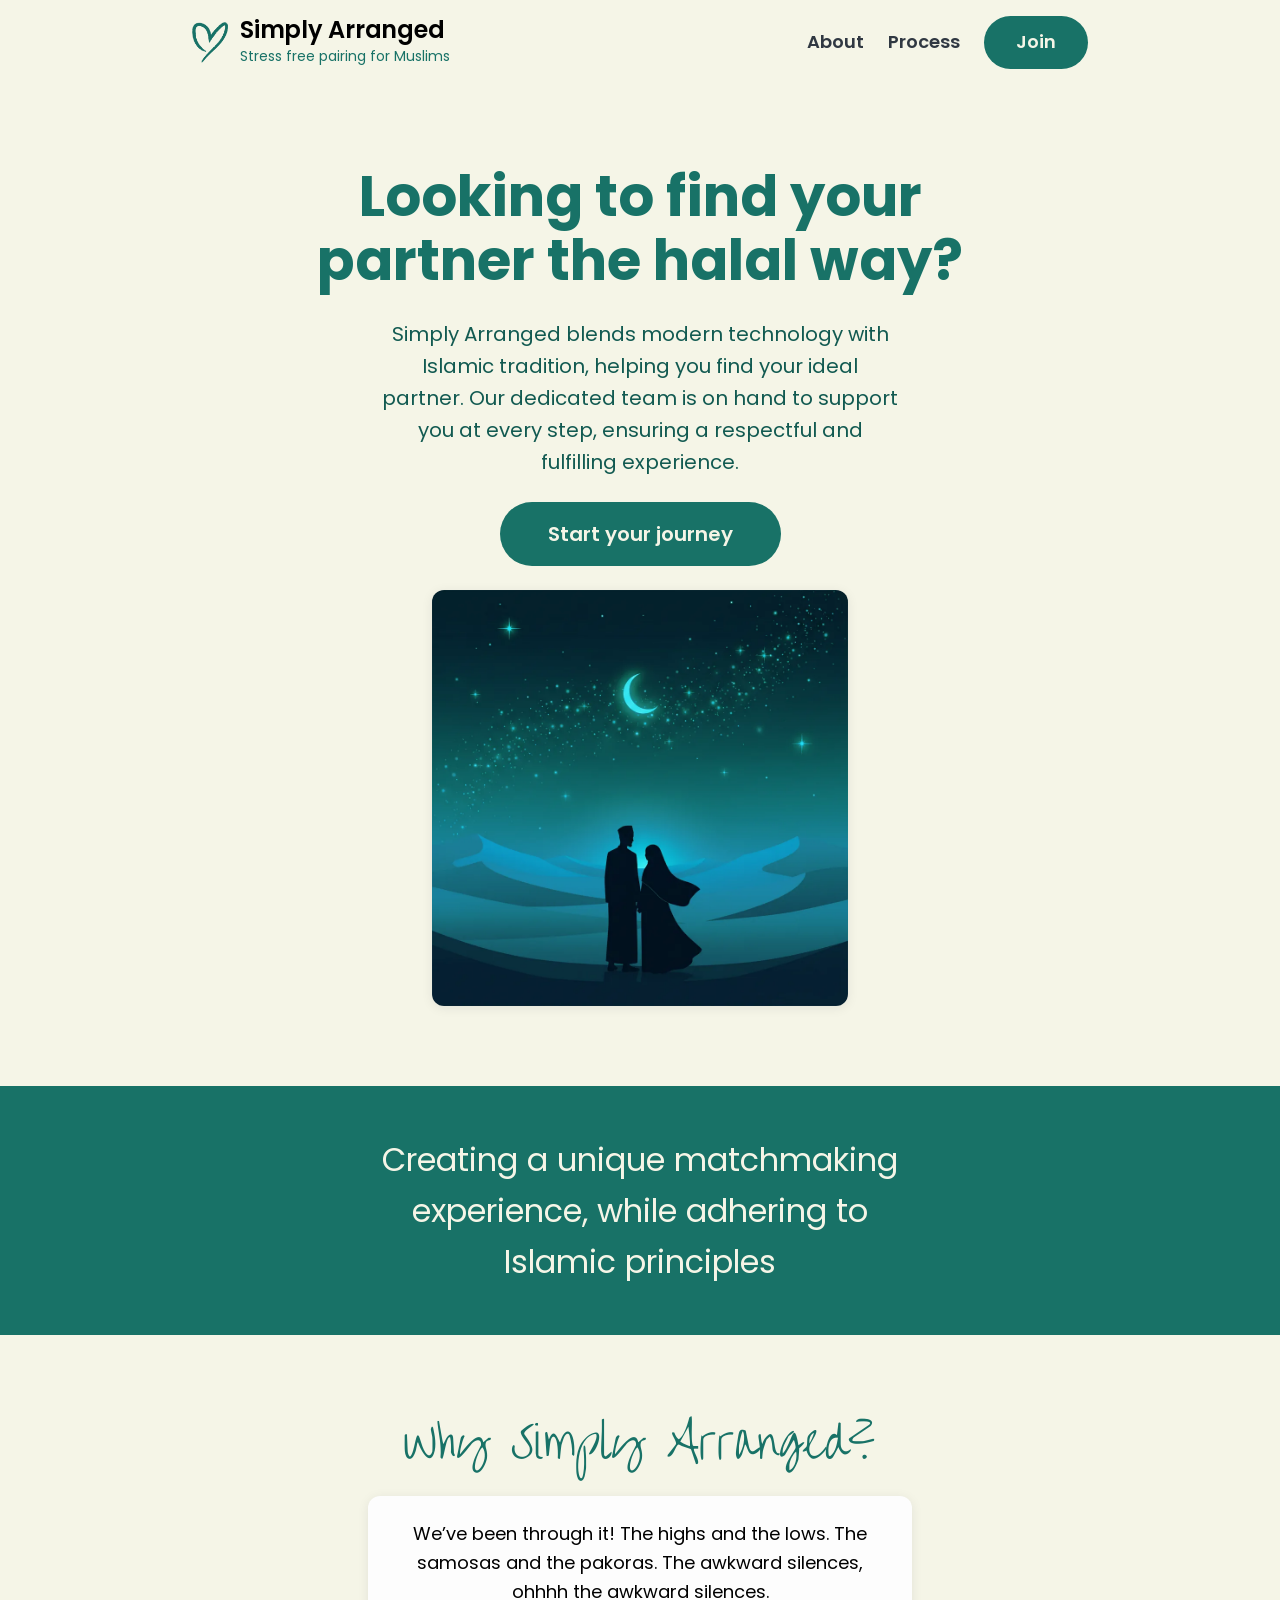
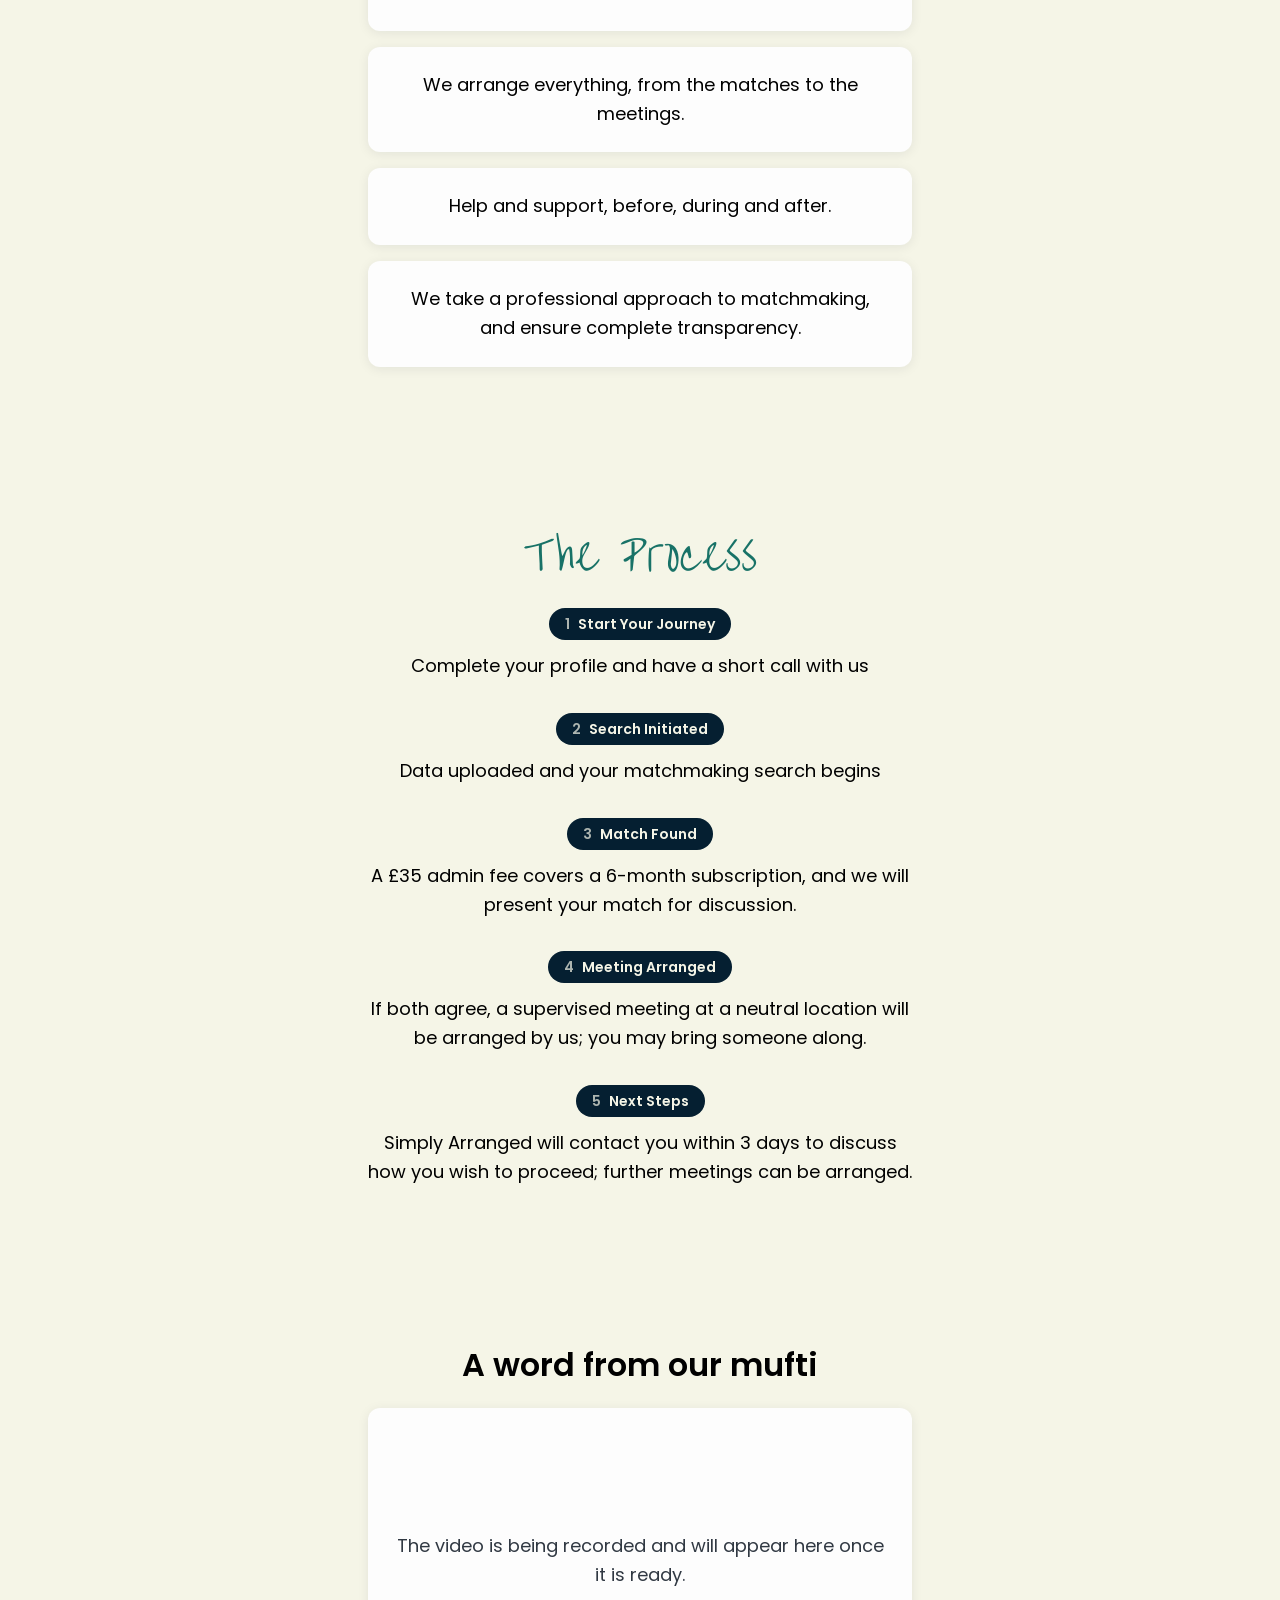
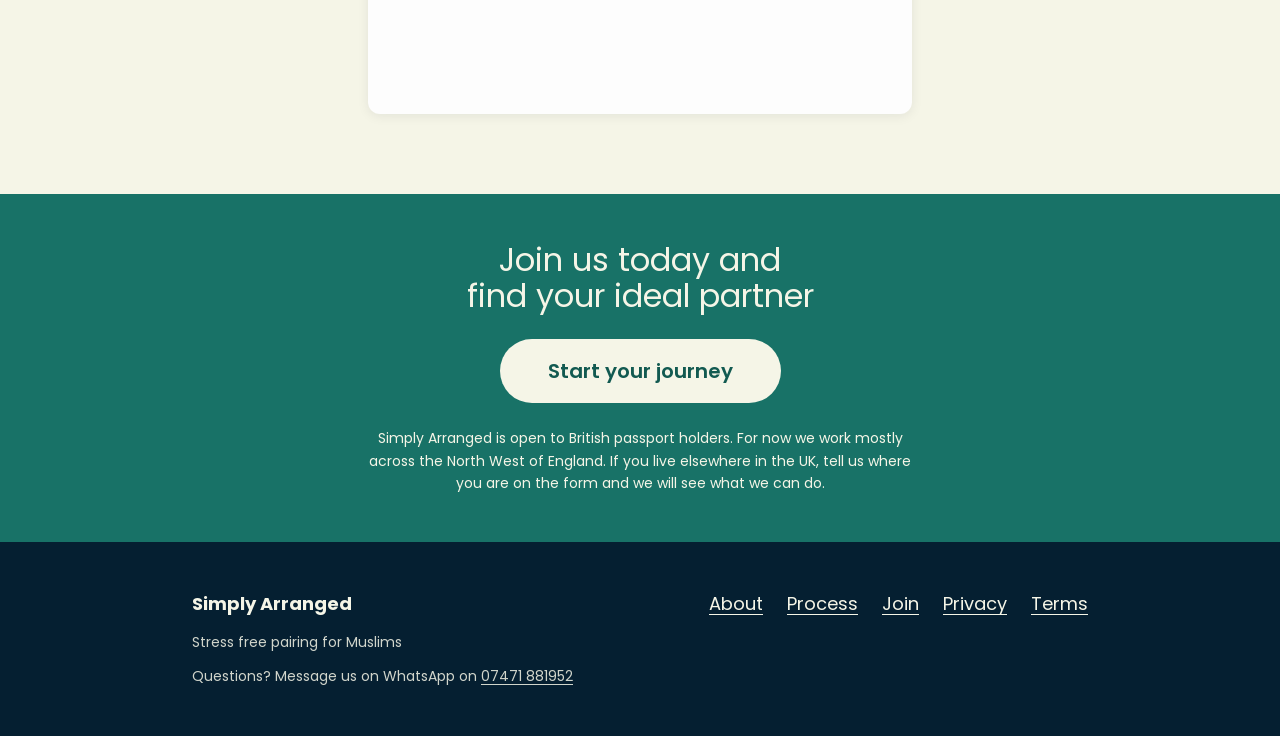
==== web/index.html @ 50e261d9 "Set up the repo and build the home page Turns the folder into the repo described in section 6 of the" ====
<!DOCTYPE html>
<html lang="en-GB">
<head>
  <meta charset="utf-8">
  <meta name="viewport" content="width=device-width, initial-scale=1">

  <title>Simply Arranged | Stress free pairing for Muslims</title>
  <meta name="description" content="A human led Muslim matchmaking service. We arrange everything, from the matches to the meetings, while adhering to Islamic principles.">

  <meta property="og:type" content="website">
  <meta property="og:site_name" content="Simply Arranged">
  <meta property="og:title" content="Simply Arranged | Stress free pairing for Muslims">
  <meta property="og:description" content="A human led Muslim matchmaking service. We arrange everything, from the matches to the meetings, while adhering to Islamic principles.">
  <meta property="og:url" content="https://simplyarranged.co.uk/">
  <meta property="og:image" content="https://simplyarranged.co.uk/img/og-image.jpg">
  <meta property="og:image:alt" content="A couple standing under a crescent moon and a star filled sky.">
  <meta name="twitter:card" content="summary_large_image">

  <link rel="icon" href="img/favicon-32.png" sizes="32x32">
  <link rel="apple-touch-icon" href="img/apple-touch-icon.png">

  <link rel="preconnect" href="https://fonts.googleapis.com">
  <link rel="preconnect" href="https://fonts.gstatic.com" crossorigin>
  <link rel="stylesheet" href="https://fonts.googleapis.com/css2?family=Over+the+Rainbow&amp;family=Poppins:wght@400;600;700&amp;display=swap">

  <link rel="stylesheet" href="css/tokens.css">
  <link rel="stylesheet" href="css/base.css">
  <link rel="stylesheet" href="css/layout.css">
  <link rel="stylesheet" href="css/components.css">
</head>
<body>
  <a class="skip-link" href="#main">Skip to content</a>

  <header class="site-header">
    <div class="container">
      <a class="brand" href="/">
        <img class="brand-mark" src="img/logo-heart.png" alt="" width="313" height="350">
        <span>
          <span class="brand-name">Simply Arranged</span>
          <span class="brand-tagline">Stress free pairing for Muslims</span>
        </span>
      </a>

      <nav class="site-nav" aria-label="Main">
        <ul class="nav-list">
          <li><a class="nav-link" href="about.html">About</a></li>
          <li><a class="nav-link" href="process.html">Process</a></li>
          <li><a class="btn" href="join.html">Join</a></li>
        </ul>
      </nav>
    </div>
  </header>

  <main id="main">

    <!-- Hero -->
    <section class="section hero">
      <div class="container stack">
        <h1>Looking to find your partner the halal way?</h1>
        <p class="hero-lead">Simply Arranged blends modern technology with Islamic tradition, helping you find your ideal partner. Our dedicated team is on hand to support you at every step, ensuring a respectful and fulfilling experience.</p>
        <p><a class="btn btn-large" href="join.html">Start your journey</a></p>
        <img class="hero-image" src="img/hero.webp" alt="A couple standing under a crescent moon and a star filled sky." width="960" height="960" fetchpriority="high">
      </div>
    </section>

    <!-- Positioning line, straight from the flyer -->
    <section class="band">
      <div class="container">
        <p class="band-title">Creating a unique matchmaking experience, while adhering to Islamic principles</p>
      </div>
    </section>

    <!-- Why Simply Arranged -->
    <section class="section">
      <div class="container stack">
        <h2 class="script-title">Why Simply Arranged?</h2>
        <ul class="reasons">
          <li class="reason">We&rsquo;ve been through it! The highs and the lows. The samosas and the pakoras. The awkward silences, ohhhh the awkward silences.</li>
          <li class="reason">We arrange everything, from the matches to the meetings.</li>
          <li class="reason">Help and support, before, during and after.</li>
          <li class="reason">We take a professional approach to matchmaking, and ensure complete transparency.</li>
        </ul>
      </div>
    </section>

    <!-- The Process, the five steps from the flyer -->
    <section class="section">
      <div class="container stack">
        <h2 class="script-title">The Process</h2>
        <ol class="process">
          <li class="process-step">
            <h3 class="step-label"><span class="step-number" aria-hidden="true">1</span>Start Your Journey</h3>
            <p>Complete your profile and have a short call with us</p>
          </li>
          <li class="process-step">
            <h3 class="step-label"><span class="step-number" aria-hidden="true">2</span>Search Initiated</h3>
            <p>Data uploaded and your matchmaking search begins</p>
          </li>
          <li class="process-step">
            <h3 class="step-label"><span class="step-number" aria-hidden="true">3</span>Match Found</h3>
            <p>A &pound;35 admin fee covers a 6-month subscription, and we will present your match for discussion.</p>
          </li>
          <li class="process-step">
            <h3 class="step-label"><span class="step-number" aria-hidden="true">4</span>Meeting Arranged</h3>
            <p>If both agree, a supervised meeting at a neutral location will be arranged by us; you may bring someone along.</p>
          </li>
          <li class="process-step">
            <h3 class="step-label"><span class="step-number" aria-hidden="true">5</span>Next Steps</h3>
            <p>Simply Arranged will contact you within 3 days to discuss how you wish to proceed; further meetings can be arranged.</p>
          </li>
        </ol>
      </div>
    </section>

    <!-- Mufti video. Placeholder until the recording exists, handover open item 9. -->
    <section class="section">
      <div class="container stack">
        <h2 class="text-centre">A word from our mufti</h2>
        <div class="video-frame">
          <p>The video is being recorded and will appear here once it is ready.</p>
        </div>
      </div>
    </section>

    <!-- Call to action -->
    <section class="band">
      <div class="container stack">
        <h2 class="band-title">Join us today and find your ideal partner</h2>
        <p><a class="btn btn-large btn-inverse" href="join.html">Start your journey</a></p>
        <p class="note-inverse">Simply Arranged is open to British passport holders. For now we work mostly across the North West of England. If you live elsewhere in the UK, tell us where you are on the form and we will see what we can do.</p>
      </div>
    </section>

  </main>

  <footer class="site-footer">
    <div class="container footer-grid">
      <div class="stack-tight">
        <p><strong>Simply Arranged</strong></p>
        <p class="footer-small">Stress free pairing for Muslims</p>
        <!-- Contact number taken from the existing sign up form. Confirm with the client before launch. -->
        <p class="footer-small">Questions? Message us on WhatsApp on <a href="https://wa.me/447471881952">07471 881952</a></p>
      </div>

      <nav aria-label="Footer">
        <ul class="footer-links">
          <li><a href="about.html">About</a></li>
          <li><a href="process.html">Process</a></li>
          <li><a href="join.html">Join</a></li>
          <li><a href="privacy.html">Privacy</a></li>
          <li><a href="terms.html">Terms</a></li>
        </ul>
      </nav>
    </div>
  </footer>
</body>
</html>
---- web/css/tokens.css ----
/* Design tokens for Simply Arranged.
   Everything visual comes from here. No other stylesheet hardcodes a colour,
   a font size or a spacing value. Colours are sampled from the flyer PDF. */

:root {
  /* Colour */
  --sa-cream: #F5F5E7;
  --sa-teal: #187267;
  --sa-teal-dark: #125A51;
  --sa-ink: #000000;
  --sa-ink-soft: #303842;
  --sa-night: #051F31;
  --sa-white: #FDFDFD;

  /* Type families. Over the Rainbow is for section titles only. */
  --sa-font: "Poppins", system-ui, -apple-system, "Segoe UI", sans-serif;
  --sa-font-script: "Over the Rainbow", "Poppins", cursive;

  /* Type scale, fluid between a 320px and a 1280px viewport */
  --sa-size-hero: clamp(2.5rem, 2.1667rem + 1.6667vw, 3.5rem);      /* 40 to 56 */
  --sa-size-script: clamp(2rem, 1.75rem + 1.25vw, 2.75rem);         /* 32 to 44 */
  --sa-size-heading: clamp(1.5rem, 1.3333rem + 0.8333vw, 2rem);     /* 24 to 32 */
  --sa-size-lead: clamp(1.125rem, 1.0833rem + 0.2083vw, 1.25rem);   /* 18 to 20 */
  --sa-size-body: clamp(1.0625rem, 1.0417rem + 0.1042vw, 1.125rem); /* 17 to 18 */
  --sa-size-small: 0.875rem;                                         /* 14 */

  --sa-weight-regular: 400;
  --sa-weight-semibold: 600;
  --sa-weight-bold: 700;

  --sa-leading-tight: 1.15;
  --sa-leading-body: 1.6;

  /* Spacing */
  --sa-space-1: 0.25rem;
  --sa-space-2: 0.5rem;
  --sa-space-3: 0.75rem;
  --sa-space-4: 1rem;
  --sa-space-5: 1.5rem;
  --sa-space-6: 2rem;
  --sa-space-7: 3rem;
  --sa-space-8: 4rem;

  /* One value owns the vertical rhythm between sections */
  --sa-section-gap: clamp(3rem, 8vw, 5rem);

  /* Measure. The flyer is a centred single column and the site matches it. */
  --sa-container: 60rem;
  --sa-measure: 34rem;
  --sa-gutter: clamp(1.25rem, 5vw, 2rem);

  /* Shape. Soft shadows only, no harsh borders. */
  --sa-radius-sm: 8px;
  --sa-radius: 12px;
  --sa-radius-pill: 999px;
  --sa-shadow: 0 2px 12px rgb(5 31 49 / 8%);
  --sa-shadow-raised: 0 4px 20px rgb(5 31 49 / 12%);

  --sa-focus-width: 3px;
  --sa-focus-offset: 3px;
  --sa-transition: 150ms ease;
}
---- web/css/base.css ----
/* Reset, document defaults and accessibility basics. */

*,
*::before,
*::after {
  box-sizing: border-box;
}

body,
h1,
h2,
h3,
p,
ul,
ol,
figure {
  margin: 0;
}

ul[class],
ol[class] {
  padding: 0;
  list-style: none;
}

html {
  scroll-behavior: smooth;
  text-size-adjust: 100%;
}

body {
  background-color: var(--sa-cream);
  color: var(--sa-ink);
  font-family: var(--sa-font);
  font-size: var(--sa-size-body);
  font-weight: var(--sa-weight-regular);
  line-height: var(--sa-leading-body);
  min-height: 100vh;
  -webkit-font-smoothing: antialiased;
}

img,
picture,
svg {
  display: block;
  height: auto;
  max-width: 100%;
}

h1,
h2,
h3 {
  line-height: var(--sa-leading-tight);
  text-wrap: balance;
}

h1 {
  color: var(--sa-teal);
  font-size: var(--sa-size-hero);
  font-weight: var(--sa-weight-bold);
}

h2 {
  font-size: var(--sa-size-heading);
  font-weight: var(--sa-weight-semibold);
}

h3 {
  font-size: var(--sa-size-body);
  font-weight: var(--sa-weight-semibold);
}

p {
  text-wrap: pretty;
}

a {
  color: var(--sa-teal-dark);
  text-decoration-thickness: 1px;
  text-underline-offset: 0.2em;
}

a:hover {
  color: var(--sa-teal);
}

/* Focus rings stay visible and stay teal. */
:focus-visible {
  outline: var(--sa-focus-width) solid var(--sa-teal);
  outline-offset: var(--sa-focus-offset);
  border-radius: var(--sa-radius-sm);
}

/* On teal backgrounds the ring flips to cream so it is still readable. */
.band :focus-visible {
  outline-color: var(--sa-cream);
}

.skip-link {
  background-color: var(--sa-teal);
  border-radius: 0 0 var(--sa-radius-sm) 0;
  color: var(--sa-cream);
  left: 0;
  padding: var(--sa-space-3) var(--sa-space-4);
  position: absolute;
  top: 0;
  transform: translateY(-110%);
  z-index: 10;
}

.skip-link:focus {
  color: var(--sa-cream);
  transform: translateY(0);
}

.visually-hidden {
  clip-path: inset(50%);
  height: 1px;
  overflow: hidden;
  position: absolute;
  white-space: nowrap;
  width: 1px;
}

@media (prefers-reduced-motion: reduce) {
  html {
    scroll-behavior: auto;
  }

  *,
  *::before,
  *::after {
    animation-duration: 0.01ms !important;
    animation-iteration-count: 1 !important;
    scroll-behavior: auto !important;
    transition-duration: 0.01ms !important;
  }
}
---- web/css/layout.css ----
/* Page structure. One centred column, generous vertical rhythm, full bleed
   teal bands between sections in the same way the flyer separates them.

   Section spacing has exactly one owner, the .section rule below. Nothing else
   sets top or bottom padding on a section, so there is nothing to fight with. */

.container {
  margin-inline: auto;
  max-width: var(--sa-container);
  padding-inline: var(--sa-gutter);
  width: 100%;
}

.section {
  padding-block: var(--sa-section-gap);
}

/* Full bleed teal, cream text. */
.band {
  background-color: var(--sa-teal);
  color: var(--sa-cream);
  padding-block: var(--sa-space-7);
  text-align: center;
}

/* A plain link inside a teal band. Its own class rather than .band a, so it
   never competes with .btn on a button sitting in the same band. */
.band-link {
  color: var(--sa-cream);
}

.band-night {
  background-color: var(--sa-night);
}

/* Centred running text stays inside a comfortable measure. */
.prose {
  margin-inline: auto;
  max-width: var(--sa-measure);
  text-align: center;
}

.stack > * + * {
  margin-block-start: var(--sa-space-5);
}

.stack-tight > * + * {
  margin-block-start: var(--sa-space-3);
}

.text-centre {
  text-align: center;
}
---- web/css/components.css ----
/* Components. Flat specificity, single class selectors wherever possible. */

/* Header ------------------------------------------------------------------ */

.site-header {
  padding-block: var(--sa-space-4);
}

.site-header .container {
  align-items: center;
  column-gap: var(--sa-space-5);
  display: flex;
  flex-wrap: wrap;
  justify-content: space-between;
  row-gap: var(--sa-space-3);
}

.brand {
  align-items: center;
  color: var(--sa-ink);
  display: flex;
  gap: var(--sa-space-3);
  text-decoration: none;
}

.brand:hover {
  color: var(--sa-ink);
}

.brand-mark {
  width: 2.25rem;
}

.brand-name {
  font-size: 1.5rem;
  font-weight: var(--sa-weight-semibold);
  letter-spacing: -0.01em;
  line-height: 1;
}

.brand-tagline {
  color: var(--sa-teal);
  display: block;
  font-size: var(--sa-size-small);
  font-weight: var(--sa-weight-regular);
  line-height: 1.4;
}

.nav-list {
  align-items: center;
  display: flex;
  flex-wrap: wrap;
  gap: var(--sa-space-4) var(--sa-space-5);
  justify-content: center;
  margin: 0;
}

/* Its own class rather than .site-nav a, so it never competes with .btn on the
   Join link sitting in the same list. */
.nav-link {
  color: var(--sa-ink-soft);
  font-weight: var(--sa-weight-semibold);
  text-decoration: none;
}

.nav-link:hover {
  color: var(--sa-teal);
  text-decoration: underline;
}

/* Buttons ----------------------------------------------------------------- */

.btn {
  background-color: var(--sa-teal);
  border: 0;
  border-radius: var(--sa-radius-pill);
  color: var(--sa-cream);
  display: inline-block;
  font-family: inherit;
  font-size: var(--sa-size-body);
  font-weight: var(--sa-weight-semibold);
  padding: var(--sa-space-3) var(--sa-space-6);
  text-align: center;
  text-decoration: none;
  transition: background-color var(--sa-transition);
}

.btn:hover {
  background-color: var(--sa-teal-dark);
  color: var(--sa-cream);
}

.btn-large {
  font-size: var(--sa-size-lead);
  padding: var(--sa-space-4) var(--sa-space-7);
}

/* Reversed out of a teal band. */
.btn-inverse {
  background-color: var(--sa-cream);
  color: var(--sa-teal-dark);
}

.btn-inverse:hover {
  background-color: var(--sa-white);
  color: var(--sa-teal-dark);
}

/* Headings ---------------------------------------------------------------- */

/* Over the Rainbow, section titles only. Never body copy, never buttons. */
.script-title {
  color: var(--sa-teal);
  font-family: var(--sa-font-script);
  font-size: var(--sa-size-script);
  font-weight: var(--sa-weight-regular);
  line-height: 1.3;
  text-align: center;
}

.band-title {
  font-size: var(--sa-size-heading);
  font-weight: var(--sa-weight-regular);
  margin-inline: auto;
  max-width: var(--sa-measure);
}

/* Hero -------------------------------------------------------------------- */

.hero {
  text-align: center;
}

.hero-lead {
  color: var(--sa-teal-dark);
  font-size: var(--sa-size-lead);
  margin-inline: auto;
  max-width: var(--sa-measure);
}

/* width plus max-width, not max-width alone, so this never beats the
   max-width: 100% in base.css and overflow a narrow screen. */
.hero-image {
  border-radius: var(--sa-radius);
  box-shadow: var(--sa-shadow);
  margin-inline: auto;
  max-width: 26rem;
  width: 100%;
}

/* Reasons ----------------------------------------------------------------- */

.reasons {
  display: grid;
  gap: var(--sa-space-4);
  margin-inline: auto;
  max-width: var(--sa-measure);
}

.reason {
  background-color: var(--sa-white);
  border-radius: var(--sa-radius);
  box-shadow: var(--sa-shadow);
  padding: var(--sa-space-5);
  text-align: center;
}

/* Process ----------------------------------------------------------------- */

.process {
  display: grid;
  gap: var(--sa-space-6);
  margin-inline: auto;
  max-width: var(--sa-measure);
}

.process-step {
  text-align: center;
}

/* The flyer's pill shaped label for each step name. */
.step-label {
  background-color: var(--sa-night);
  border-radius: var(--sa-radius-pill);
  color: var(--sa-cream);
  display: inline-block;
  font-size: var(--sa-size-small);
  font-weight: var(--sa-weight-semibold);
  margin-block-end: var(--sa-space-3);
  padding: var(--sa-space-2) var(--sa-space-4);
}

.step-number {
  margin-inline-end: var(--sa-space-2);
  opacity: 0.7;
}

/* Video ------------------------------------------------------------------- */

.video-frame {
  aspect-ratio: 16 / 9;
  background-color: var(--sa-white);
  border-radius: var(--sa-radius);
  box-shadow: var(--sa-shadow);
  display: grid;
  margin-inline: auto;
  max-width: var(--sa-measure);
  padding: var(--sa-space-5);
  place-content: center;
  text-align: center;
}

.video-frame p {
  color: var(--sa-ink-soft);
}

/* Eligibility note -------------------------------------------------------- */

.note {
  color: var(--sa-ink-soft);
  font-size: var(--sa-size-small);
  margin-inline: auto;
  max-width: var(--sa-measure);
}

/* Same note reversed out of a teal band. Cream on teal measures 5.2 to 1, so it
   clears AA for normal text. */
.note-inverse {
  color: var(--sa-cream);
  font-size: var(--sa-size-small);
  margin-inline: auto;
  max-width: var(--sa-measure);
}

/* Footer ------------------------------------------------------------------ */

.site-footer {
  background-color: var(--sa-night);
  color: var(--sa-cream);
  padding-block: var(--sa-space-7);
}

.site-footer a {
  color: var(--sa-cream);
}

.site-footer :focus-visible {
  outline-color: var(--sa-cream);
}

.footer-grid {
  display: grid;
  gap: var(--sa-space-6);
}

.footer-links {
  display: flex;
  flex-wrap: wrap;
  gap: var(--sa-space-4) var(--sa-space-5);
  margin: 0;
}

.footer-small {
  color: var(--sa-cream);
  font-size: var(--sa-size-small);
  opacity: 0.85;
}

@media (min-width: 40rem) {
  .footer-grid {
    grid-template-columns: 1fr auto;
    align-items: start;
  }
}

/* Not found --------------------------------------------------------------- */

.notfound {
  display: grid;
  gap: var(--sa-space-5);
  min-height: 50vh;
  place-content: center;
  text-align: center;
}
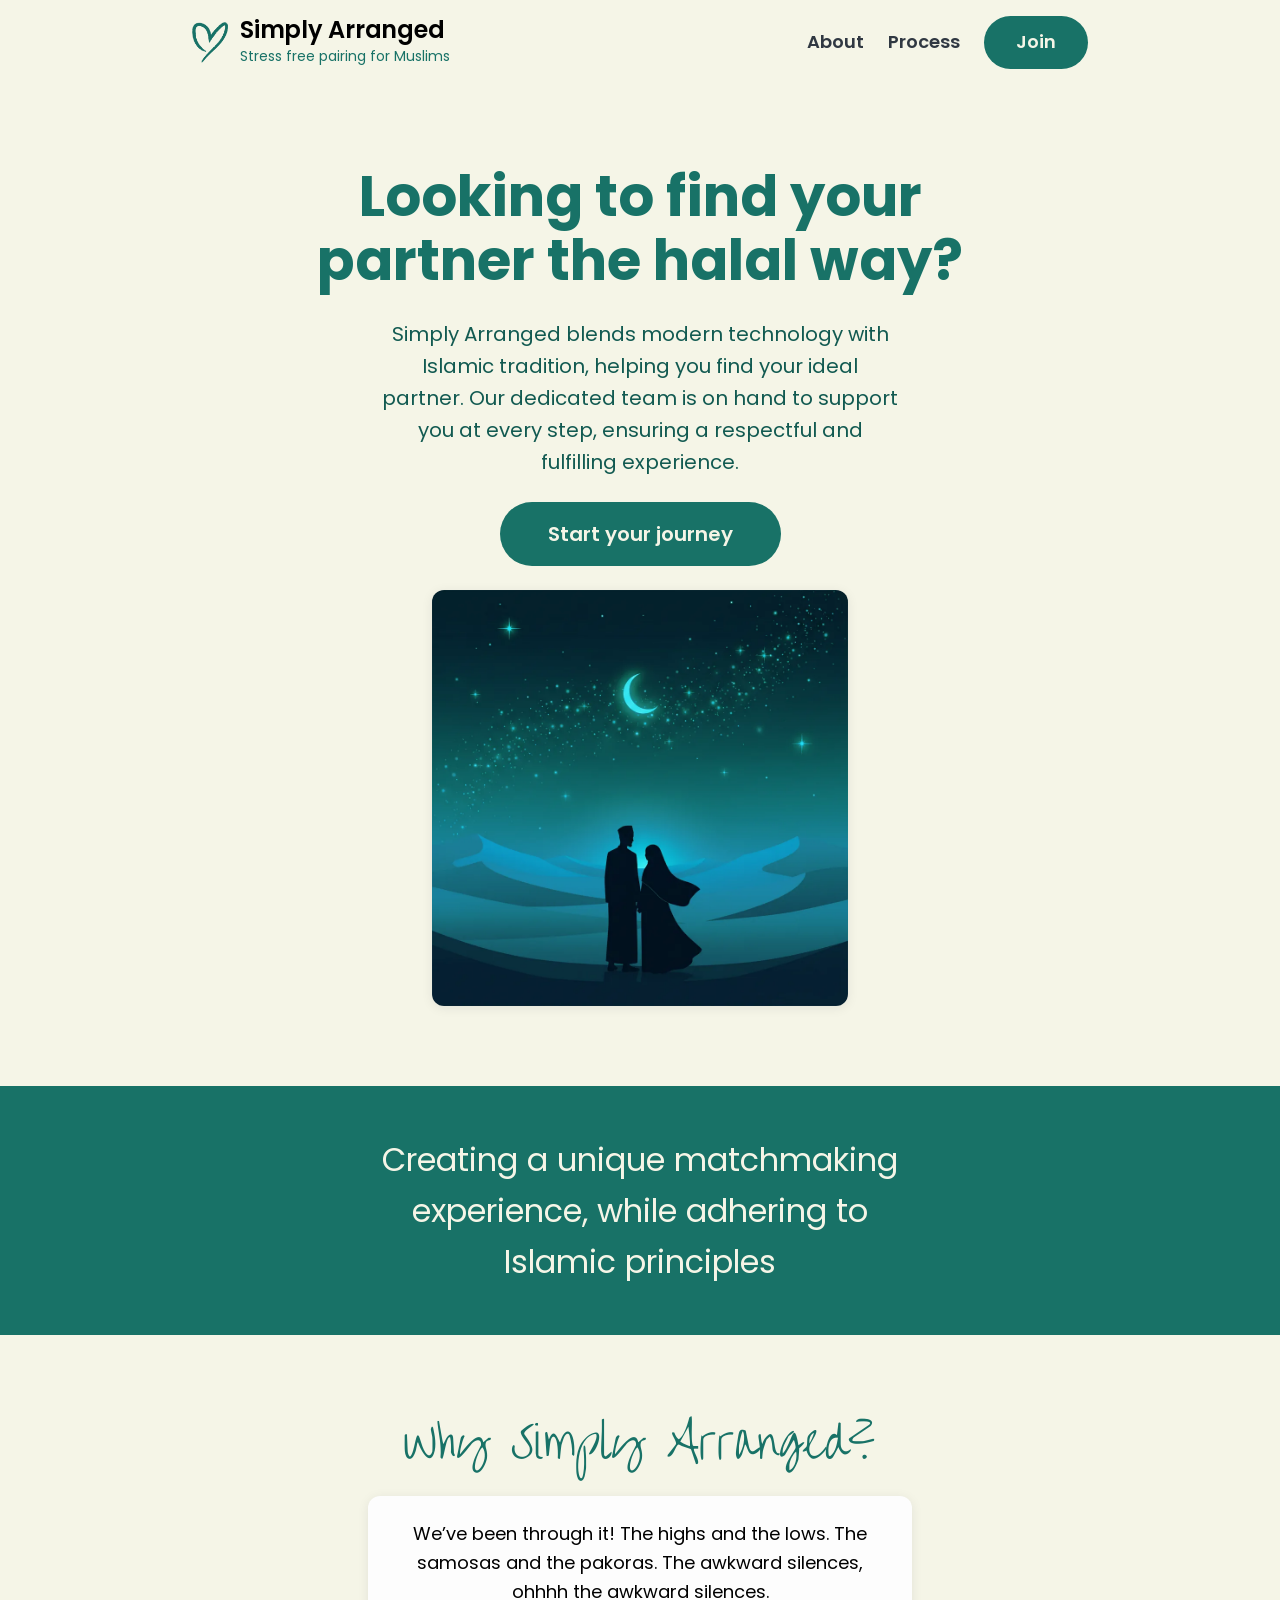
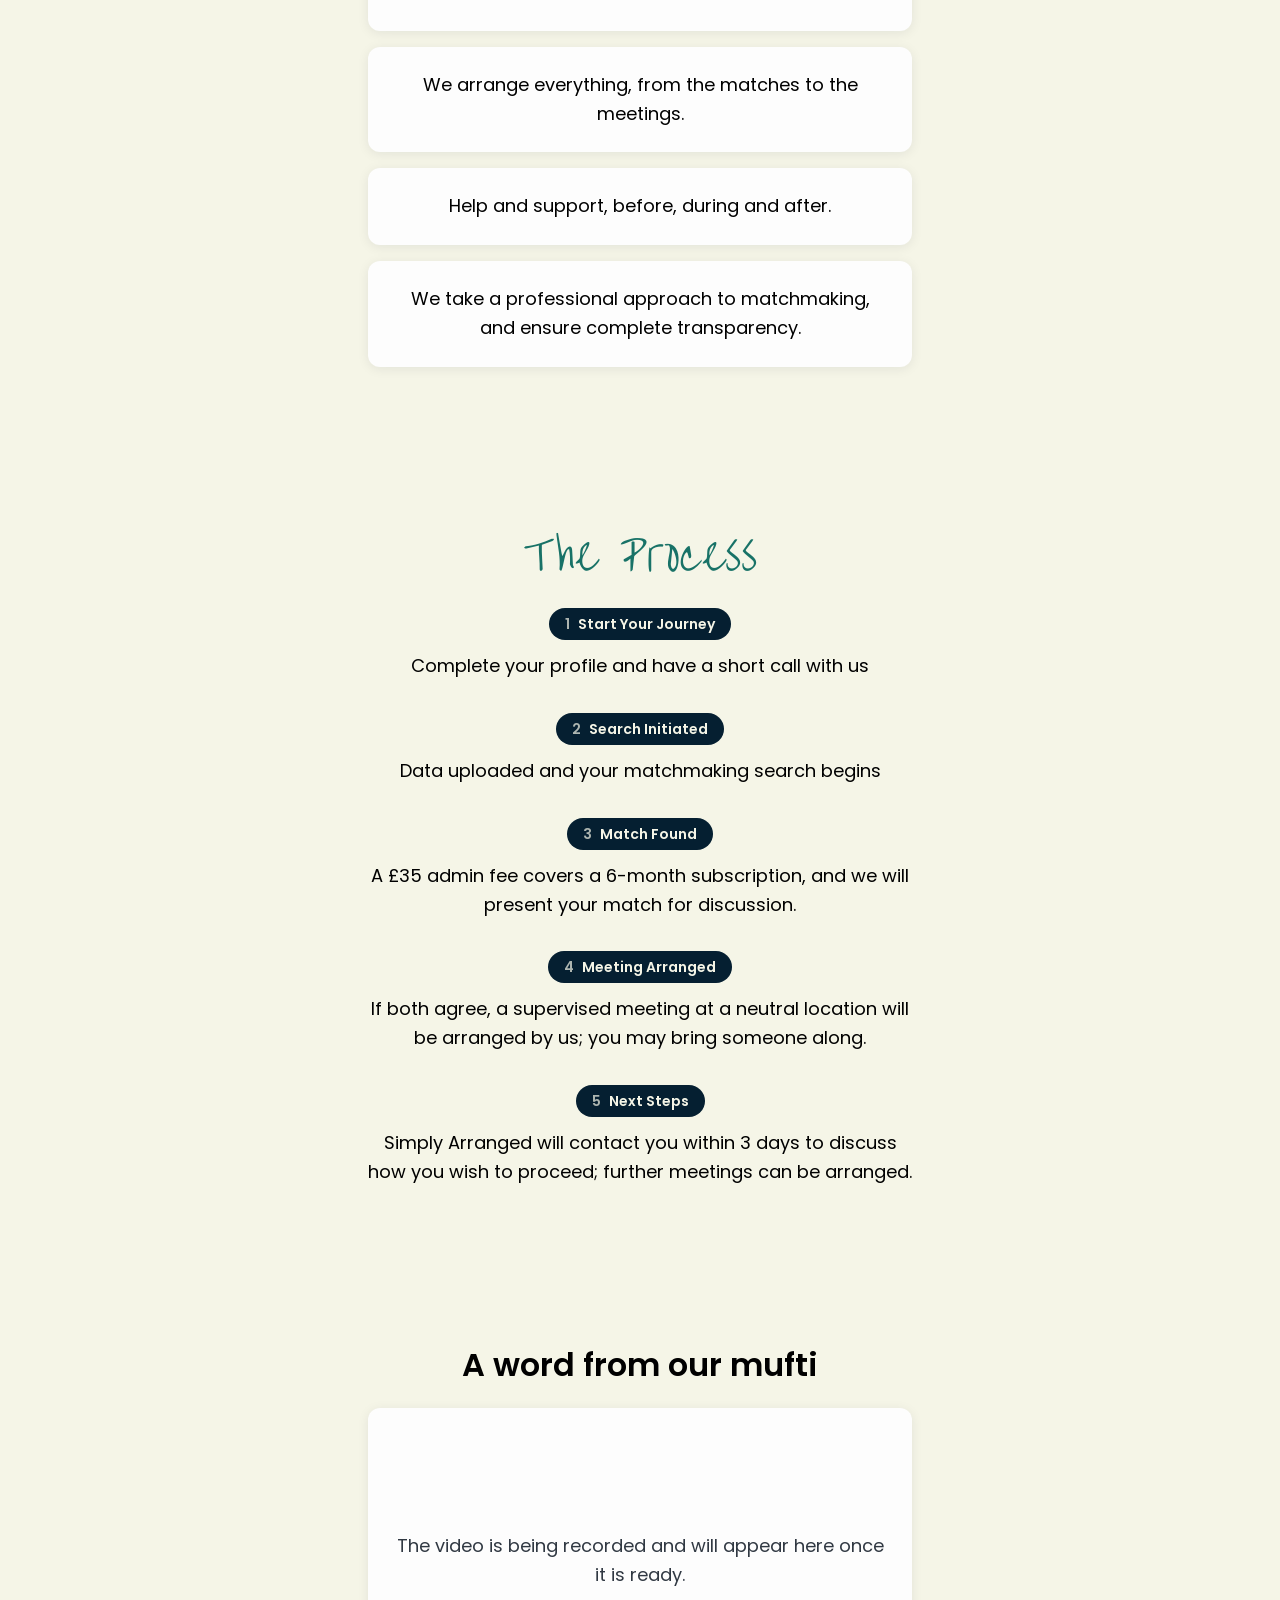
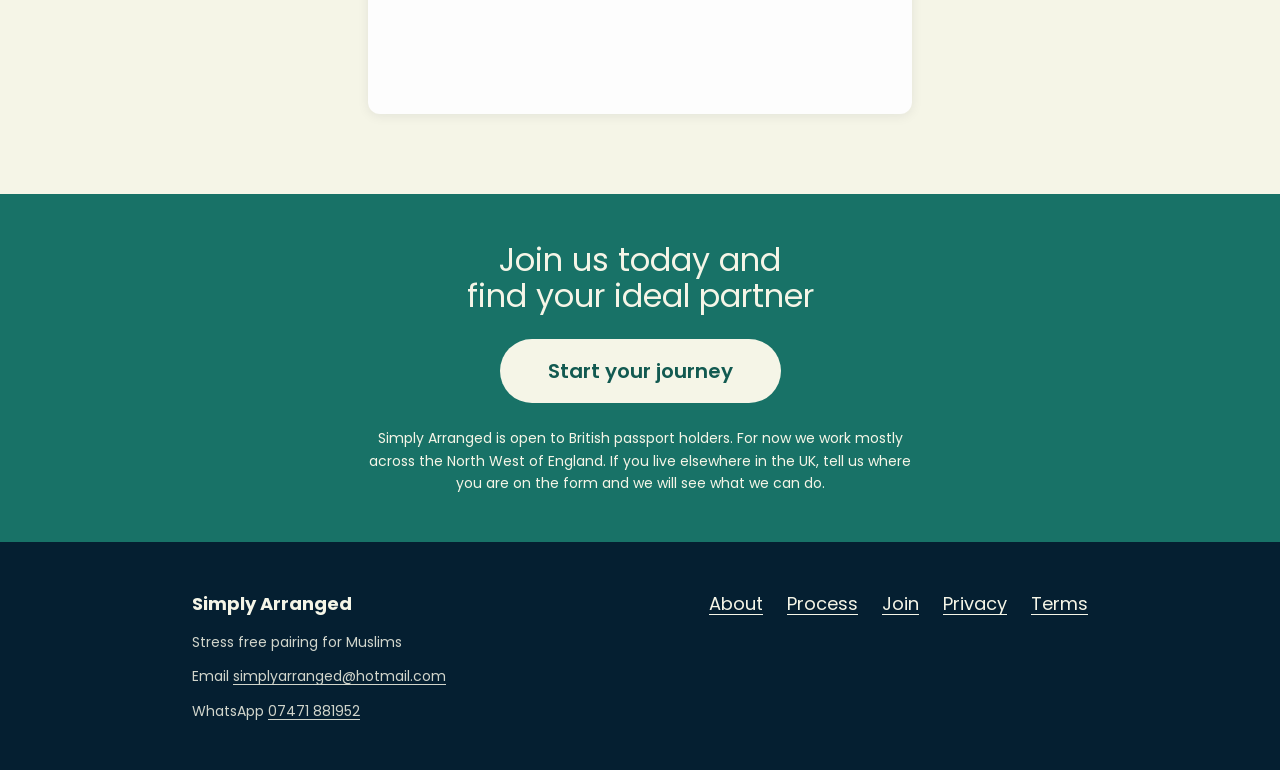
==== commit db1f904c: "Add the join page, a consent gate and the legal pages The Microsoft Form collects religion, school o" ====
--- a/web/index.html
+++ b/web/index.html
@@ -33,7 +33,7 @@
 
   <header class="site-header">
     <div class="container">
-      <a class="brand" href="/">
+      <a class="brand" href="index.html">
         <img class="brand-mark" src="img/logo-heart.png" alt="" width="313" height="350">
         <span>
           <span class="brand-name">Simply Arranged</span>
@@ -138,8 +138,9 @@
       <div class="stack-tight">
         <p><strong>Simply Arranged</strong></p>
         <p class="footer-small">Stress free pairing for Muslims</p>
-        <!-- Contact number taken from the existing sign up form. Confirm with the client before launch. -->
-        <p class="footer-small">Questions? Message us on WhatsApp on <a href="https://wa.me/447471881952">07471 881952</a></p>
+        <p class="footer-small">Email <a href="mailto:simplyarranged@hotmail.com">simplyarranged@hotmail.com</a></p>
+        <!-- Number taken from the existing sign up form, where it is already public. -->
+        <p class="footer-small">WhatsApp <a href="https://wa.me/447471881952">07471 881952</a></p>
       </div>
 
       <nav aria-label="Footer">
--- a/web/css/components.css
+++ b/web/css/components.css
@@ -232,6 +232,157 @@
   max-width: var(--sa-measure);
 }
 
+/* Consent ----------------------------------------------------------------- */
+
+.consent {
+  background-color: var(--sa-white);
+  border-radius: var(--sa-radius);
+  box-shadow: var(--sa-shadow);
+  margin-inline: auto;
+  max-width: var(--sa-measure);
+  padding: var(--sa-space-5);
+  text-align: start;
+}
+
+.consent > * + * {
+  margin-block-start: var(--sa-space-4);
+}
+
+.consent > h2 + *,
+.consent > h3 + * {
+  margin-block-start: var(--sa-space-2);
+}
+
+.consent > * + h3 {
+  margin-block-start: var(--sa-space-5);
+}
+
+.consent-item {
+  align-items: start;
+  display: grid;
+  gap: var(--sa-space-3);
+  grid-template-columns: auto 1fr;
+}
+
+/* 24px is the smallest a tickbox should ever be on a touch screen. */
+.consent-item input {
+  accent-color: var(--sa-teal);
+  height: 1.5rem;
+  margin: 0;
+  width: 1.5rem;
+}
+
+.consent-item label {
+  cursor: pointer;
+}
+
+.consent-actions {
+  align-items: center;
+  display: flex;
+  flex-wrap: wrap;
+  gap: var(--sa-space-4);
+}
+
+.btn[aria-disabled="true"] {
+  background-color: var(--sa-ink-soft);
+  cursor: not-allowed;
+  opacity: 0.55;
+}
+
+.btn[aria-disabled="true"]:hover {
+  background-color: var(--sa-ink-soft);
+}
+
+.consent-status {
+  color: var(--sa-ink-soft);
+  font-size: var(--sa-size-small);
+}
+
+/* Embedded form ----------------------------------------------------------- */
+
+.form-embed {
+  border: 0;
+  border-radius: var(--sa-radius);
+  box-shadow: var(--sa-shadow);
+  display: block;
+  height: min(80vh, 55rem);
+  width: 100%;
+}
+
+/* Legal pages ------------------------------------------------------------- */
+
+.legal {
+  margin-inline: auto;
+  max-width: 44rem;
+  text-align: start;
+}
+
+.legal h2 {
+  margin-block-start: var(--sa-space-7);
+}
+
+.legal h3 {
+  margin-block-start: var(--sa-space-5);
+}
+
+.legal p,
+.legal ul,
+.legal ol {
+  margin-block-start: var(--sa-space-4);
+}
+
+.legal ul,
+.legal ol {
+  padding-inline-start: var(--sa-space-5);
+}
+
+.legal li + li {
+  margin-block-start: var(--sa-space-2);
+}
+
+.legal-meta {
+  color: var(--sa-ink-soft);
+  font-size: var(--sa-size-small);
+}
+
+/* A wide table scrolls inside its own box rather than pushing the page sideways. */
+.table-scroll {
+  margin-block-start: var(--sa-space-4);
+  overflow-x: auto;
+}
+
+.legal table {
+  border-collapse: collapse;
+  min-width: 24rem;
+  width: 100%;
+}
+
+.legal th,
+.legal td {
+  border-block-end: 1px solid rgb(48 56 66 / 15%);
+  padding: var(--sa-space-3);
+  text-align: start;
+  vertical-align: top;
+}
+
+.legal th {
+  font-weight: var(--sa-weight-semibold);
+}
+
+/* Anything still waiting on a decision from the client. Deliberately loud so
+   it cannot go live unnoticed. */
+.todo {
+  background-color: var(--sa-white);
+  border-inline-start: 4px solid var(--sa-teal);
+  border-radius: var(--sa-radius-sm);
+  margin-block-start: var(--sa-space-4);
+  padding: var(--sa-space-4);
+}
+
+.todo p {
+  margin-block-start: 0;
+}
+
 /* Footer ------------------------------------------------------------------ */
 
 .site-footer {
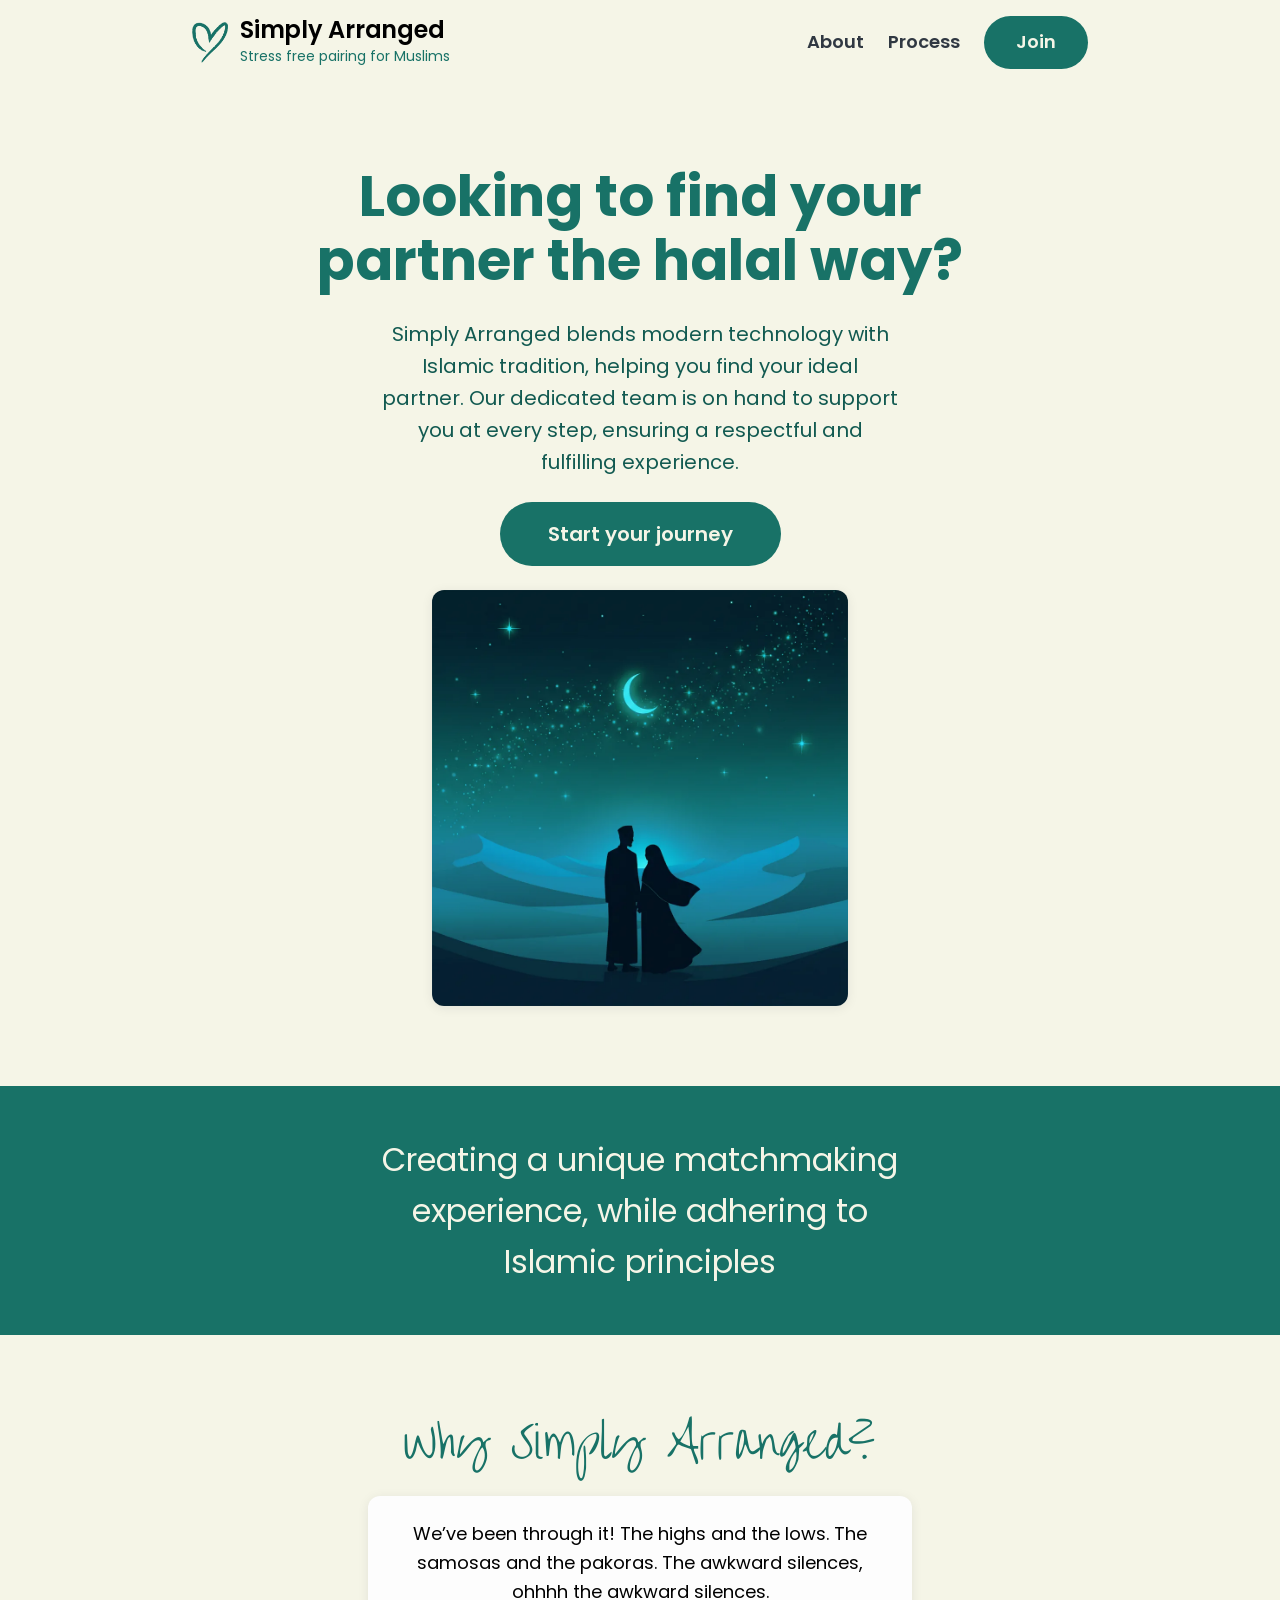
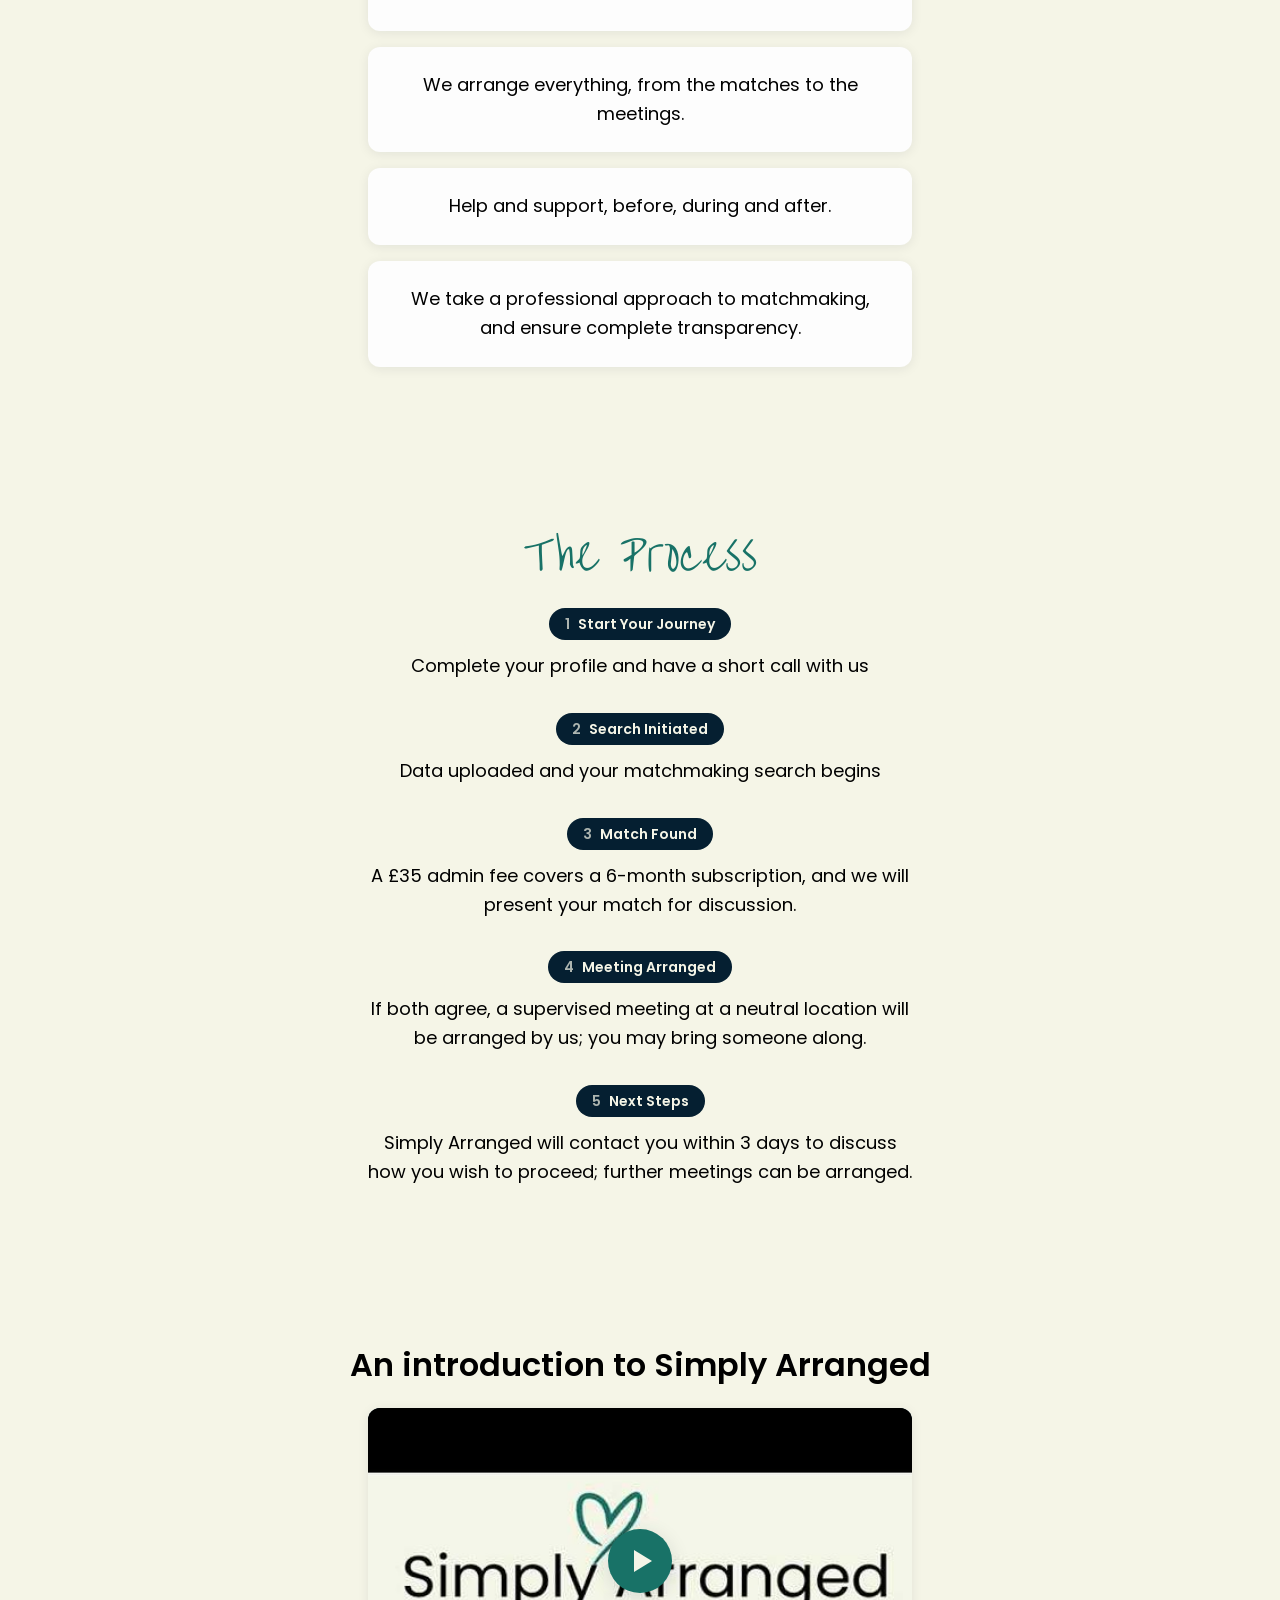
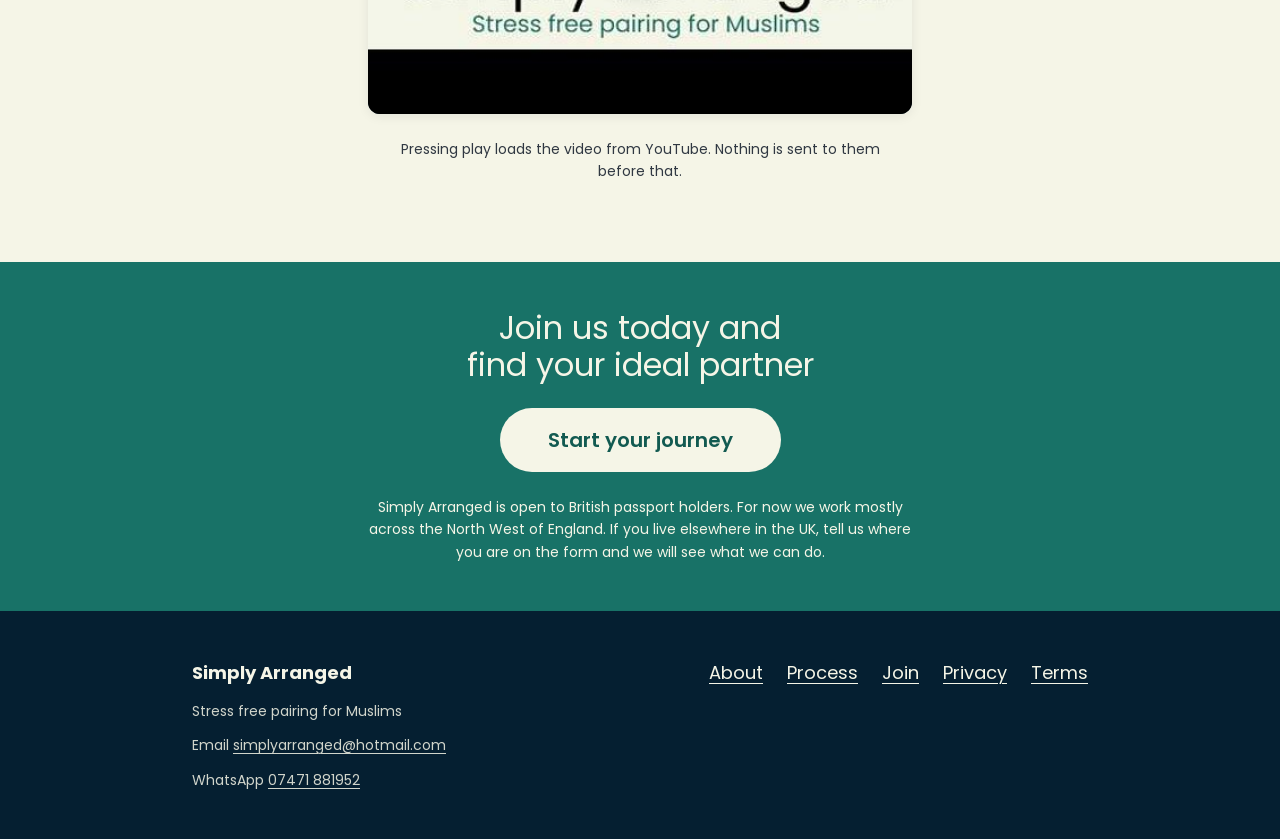
==== commit 0e14d930: "Put the introduction video on the home page Client confirmed the video from page two of the sign up " ====
--- a/web/index.html
+++ b/web/index.html
@@ -112,13 +112,22 @@
       </div>
     </section>
 
-    <!-- Mufti video. Placeholder until the recording exists, handover open item 9. -->
+    <!-- The introduction video, taken from page two of the sign up form.
+         Nothing is requested from Google until somebody presses play. See js/video.js. -->
     <section class="section">
       <div class="container stack">
-        <h2 class="text-centre">A word from our mufti</h2>
-        <div class="video-frame">
-          <p>The video is being recorded and will appear here once it is ready.</p>
+        <h2 class="text-centre">An introduction to Simply Arranged</h2>
+        <div class="video"
+             data-video
+             data-video-src="https://www.youtube-nocookie.com/embed/9obGfOTHKpM?modestbranding=1&amp;rel=0"
+             data-video-title="An introduction to Simply Arranged">
+          <img class="video-poster" src="img/video-poster.jpg" alt="" width="480" height="270" loading="lazy">
+          <button class="video-play" type="button" data-video-play>
+            <span class="video-play-icon" aria-hidden="true"></span>
+            <span class="video-play-text">Play the introduction video</span>
+          </button>
         </div>
+        <p class="note text-centre">Pressing play loads the video from YouTube. Nothing is sent to them before that.</p>
       </div>
     </section>
 
@@ -154,5 +163,7 @@
       </nav>
     </div>
   </footer>
+
+  <script src="js/video.js"></script>
 </body>
 </html>
--- a/web/css/components.css
+++ b/web/css/components.css
@@ -165,6 +165,12 @@
   text-align: center;
 }
 
+/* Centring works for the short flyer lines on the home page. Longer cards with
+   a bold lead in read better ranged left. */
+.reasons-long .reason {
+  text-align: start;
+}
+
 /* Process ----------------------------------------------------------------- */
 
 .process {
@@ -176,6 +182,11 @@
 
 .process-step {
   text-align: center;
+}
+
+/* The flyer line comes first, then any expansion of it on the process page. */
+.process-step p + p {
+  margin-block-start: var(--sa-space-3);
 }
 
 /* The flyer's pill shaped label for each step name. */
@@ -197,21 +208,84 @@
 
 /* Video ------------------------------------------------------------------- */
 
+/* Shared by the poster facade and by the iframe that replaces it, so swapping
+   one for the other does not move the page. */
+.video,
 .video-frame {
   aspect-ratio: 16 / 9;
-  background-color: var(--sa-white);
+  border: 0;
   border-radius: var(--sa-radius);
   box-shadow: var(--sa-shadow);
+  display: block;
+  margin-inline: auto;
+  max-width: var(--sa-measure);
+  overflow: hidden;
+  width: 100%;
+}
+
+.video {
+  background-color: var(--sa-night);
+  position: relative;
+}
+
+.video-poster {
+  height: 100%;
+  object-fit: cover;
+  width: 100%;
+}
+
+/* The whole poster is the button. */
+.video-play {
+  background: none;
+  border: 0;
+  cursor: pointer;
   display: grid;
-  margin-inline: auto;
-  max-width: var(--sa-measure);
-  padding: var(--sa-space-5);
+  inset: 0;
+  padding: 0;
   place-content: center;
-  text-align: center;
-}
-
-.video-frame p {
-  color: var(--sa-ink-soft);
+  position: absolute;
+  width: 100%;
+}
+
+.video-play-icon {
+  background-color: var(--sa-teal);
+  border-radius: 50%;
+  box-shadow: var(--sa-shadow-raised);
+  display: block;
+  height: 4rem;
+  position: relative;
+  transition: background-color var(--sa-transition);
+  width: 4rem;
+}
+
+/* The triangle, drawn with a border rather than shipped as an asset. */
+.video-play-icon::after {
+  border-block: 0.7rem solid transparent;
+  border-inline-start: 1.15rem solid var(--sa-cream);
+  content: "";
+  inset-block-start: 50%;
+  inset-inline-start: 55%;
+  position: absolute;
+  transform: translate(-50%, -50%);
+}
+
+.video-play:hover .video-play-icon {
+  background-color: var(--sa-teal-dark);
+}
+
+/* Visible to a screen reader, and the ring still lands on the whole poster. */
+.video-play-text {
+  clip-path: inset(50%);
+  height: 1px;
+  overflow: hidden;
+  position: absolute;
+  white-space: nowrap;
+  width: 1px;
+}
+
+.video-play:focus-visible {
+  outline: var(--sa-focus-width) solid var(--sa-teal);
+  outline-offset: calc(var(--sa-focus-offset) * -2);
 }
 
 /* Eligibility note -------------------------------------------------------- */
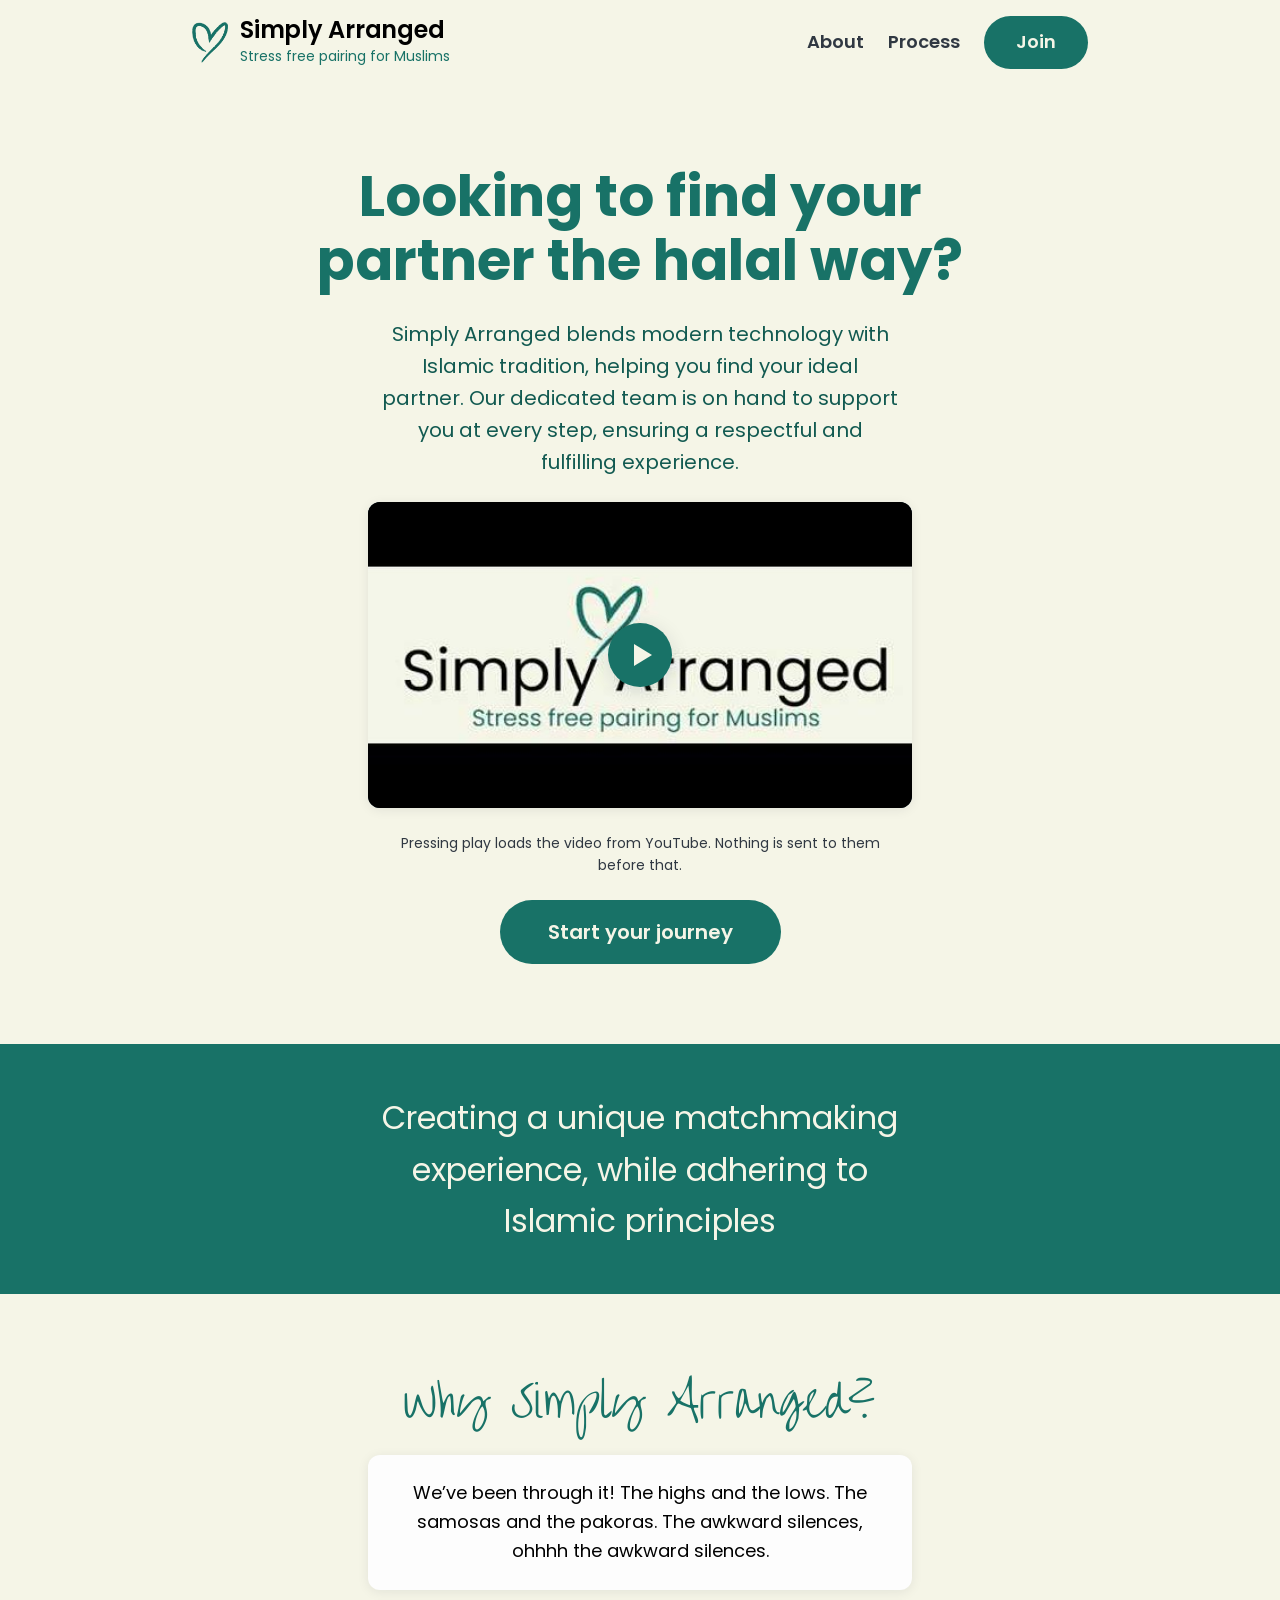
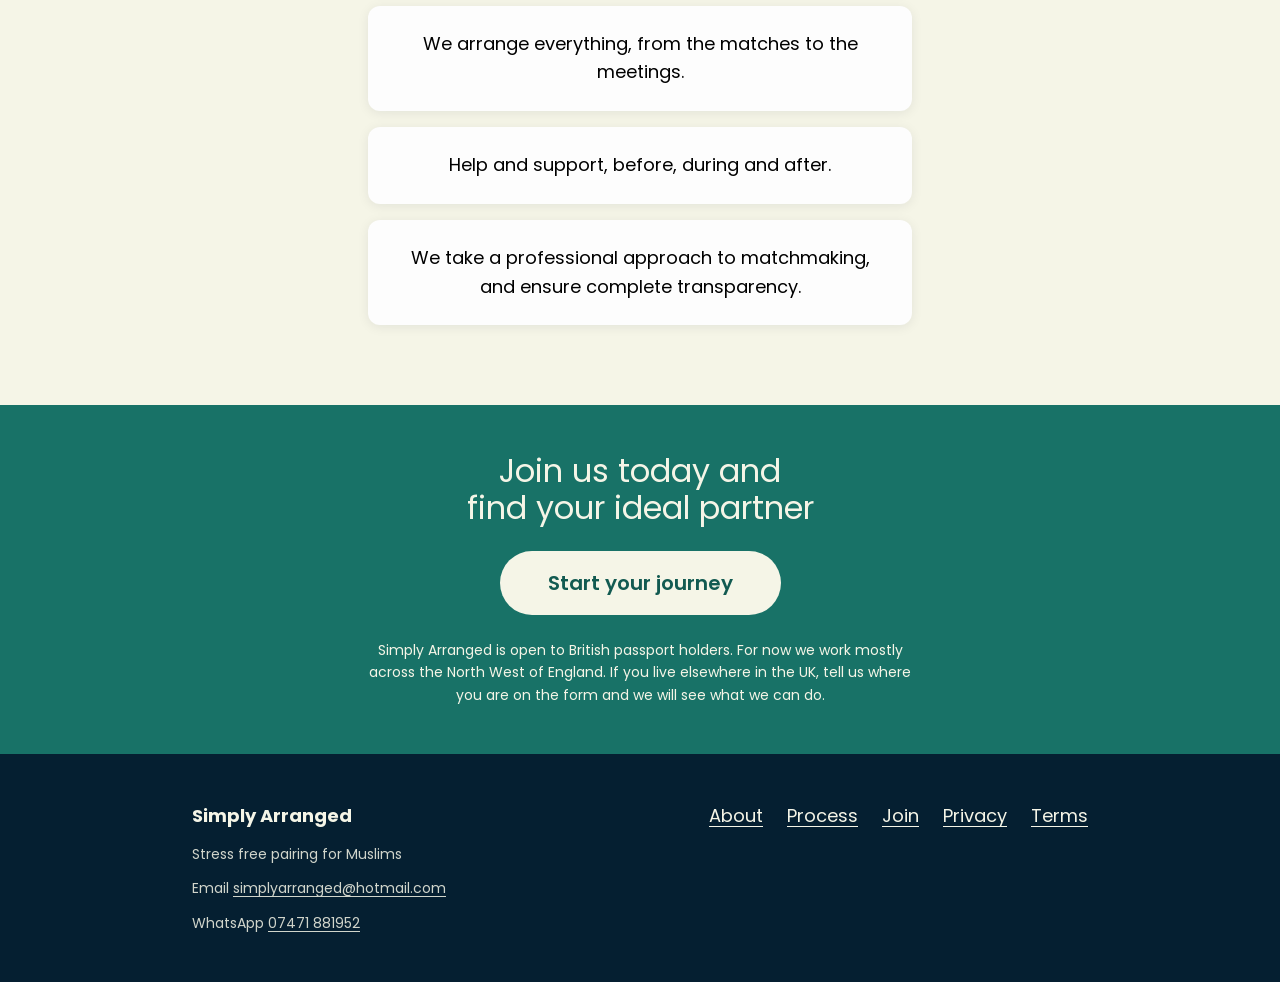
==== commit b60e9e58: "Cut the pages back and move the illustration to about Client instruction after seeing the review lin" ====
--- a/web/index.html
+++ b/web/index.html
@@ -53,13 +53,28 @@
 
   <main id="main">
 
-    <!-- Hero -->
+    <!-- Hero. The illustration that used to sit here has been replaced by the
+         introduction video. The illustration now opens the about page. -->
     <section class="section hero">
       <div class="container stack">
         <h1>Looking to find your partner the halal way?</h1>
         <p class="hero-lead">Simply Arranged blends modern technology with Islamic tradition, helping you find your ideal partner. Our dedicated team is on hand to support you at every step, ensuring a respectful and fulfilling experience.</p>
+
+        <!-- The introduction video, taken from page two of the sign up form.
+             Nothing is requested from Google until somebody presses play. See js/video.js. -->
+        <div class="video"
+             data-video
+             data-video-src="https://www.youtube-nocookie.com/embed/9obGfOTHKpM?modestbranding=1&amp;rel=0"
+             data-video-title="An introduction to Simply Arranged">
+          <img class="video-poster" src="img/video-poster.jpg" alt="" width="480" height="270">
+          <button class="video-play" type="button" data-video-play>
+            <span class="video-play-icon" aria-hidden="true"></span>
+            <span class="video-play-text">Play the introduction video</span>
+          </button>
+        </div>
+        <p class="note">Pressing play loads the video from YouTube. Nothing is sent to them before that.</p>
+
         <p><a class="btn btn-large" href="join.html">Start your journey</a></p>
-        <img class="hero-image" src="img/hero.webp" alt="A couple standing under a crescent moon and a star filled sky." width="960" height="960" fetchpriority="high">
       </div>
     </section>
 
@@ -80,54 +95,6 @@
           <li class="reason">Help and support, before, during and after.</li>
           <li class="reason">We take a professional approach to matchmaking, and ensure complete transparency.</li>
         </ul>
-      </div>
-    </section>
-
-    <!-- The Process, the five steps from the flyer -->
-    <section class="section">
-      <div class="container stack">
-        <h2 class="script-title">The Process</h2>
-        <ol class="process">
-          <li class="process-step">
-            <h3 class="step-label"><span class="step-number" aria-hidden="true">1</span>Start Your Journey</h3>
-            <p>Complete your profile and have a short call with us</p>
-          </li>
-          <li class="process-step">
-            <h3 class="step-label"><span class="step-number" aria-hidden="true">2</span>Search Initiated</h3>
-            <p>Data uploaded and your matchmaking search begins</p>
-          </li>
-          <li class="process-step">
-            <h3 class="step-label"><span class="step-number" aria-hidden="true">3</span>Match Found</h3>
-            <p>A &pound;35 admin fee covers a 6-month subscription, and we will present your match for discussion.</p>
-          </li>
-          <li class="process-step">
-            <h3 class="step-label"><span class="step-number" aria-hidden="true">4</span>Meeting Arranged</h3>
-            <p>If both agree, a supervised meeting at a neutral location will be arranged by us; you may bring someone along.</p>
-          </li>
-          <li class="process-step">
-            <h3 class="step-label"><span class="step-number" aria-hidden="true">5</span>Next Steps</h3>
-            <p>Simply Arranged will contact you within 3 days to discuss how you wish to proceed; further meetings can be arranged.</p>
-          </li>
-        </ol>
-      </div>
-    </section>
-
-    <!-- The introduction video, taken from page two of the sign up form.
-         Nothing is requested from Google until somebody presses play. See js/video.js. -->
-    <section class="section">
-      <div class="container stack">
-        <h2 class="text-centre">An introduction to Simply Arranged</h2>
-        <div class="video"
-             data-video
-             data-video-src="https://www.youtube-nocookie.com/embed/9obGfOTHKpM?modestbranding=1&amp;rel=0"
-             data-video-title="An introduction to Simply Arranged">
-          <img class="video-poster" src="img/video-poster.jpg" alt="" width="480" height="270" loading="lazy">
-          <button class="video-play" type="button" data-video-play>
-            <span class="video-play-icon" aria-hidden="true"></span>
-            <span class="video-play-text">Play the introduction video</span>
-          </button>
-        </div>
-        <p class="note text-centre">Pressing play loads the video from YouTube. Nothing is sent to them before that.</p>
       </div>
     </section>
 
